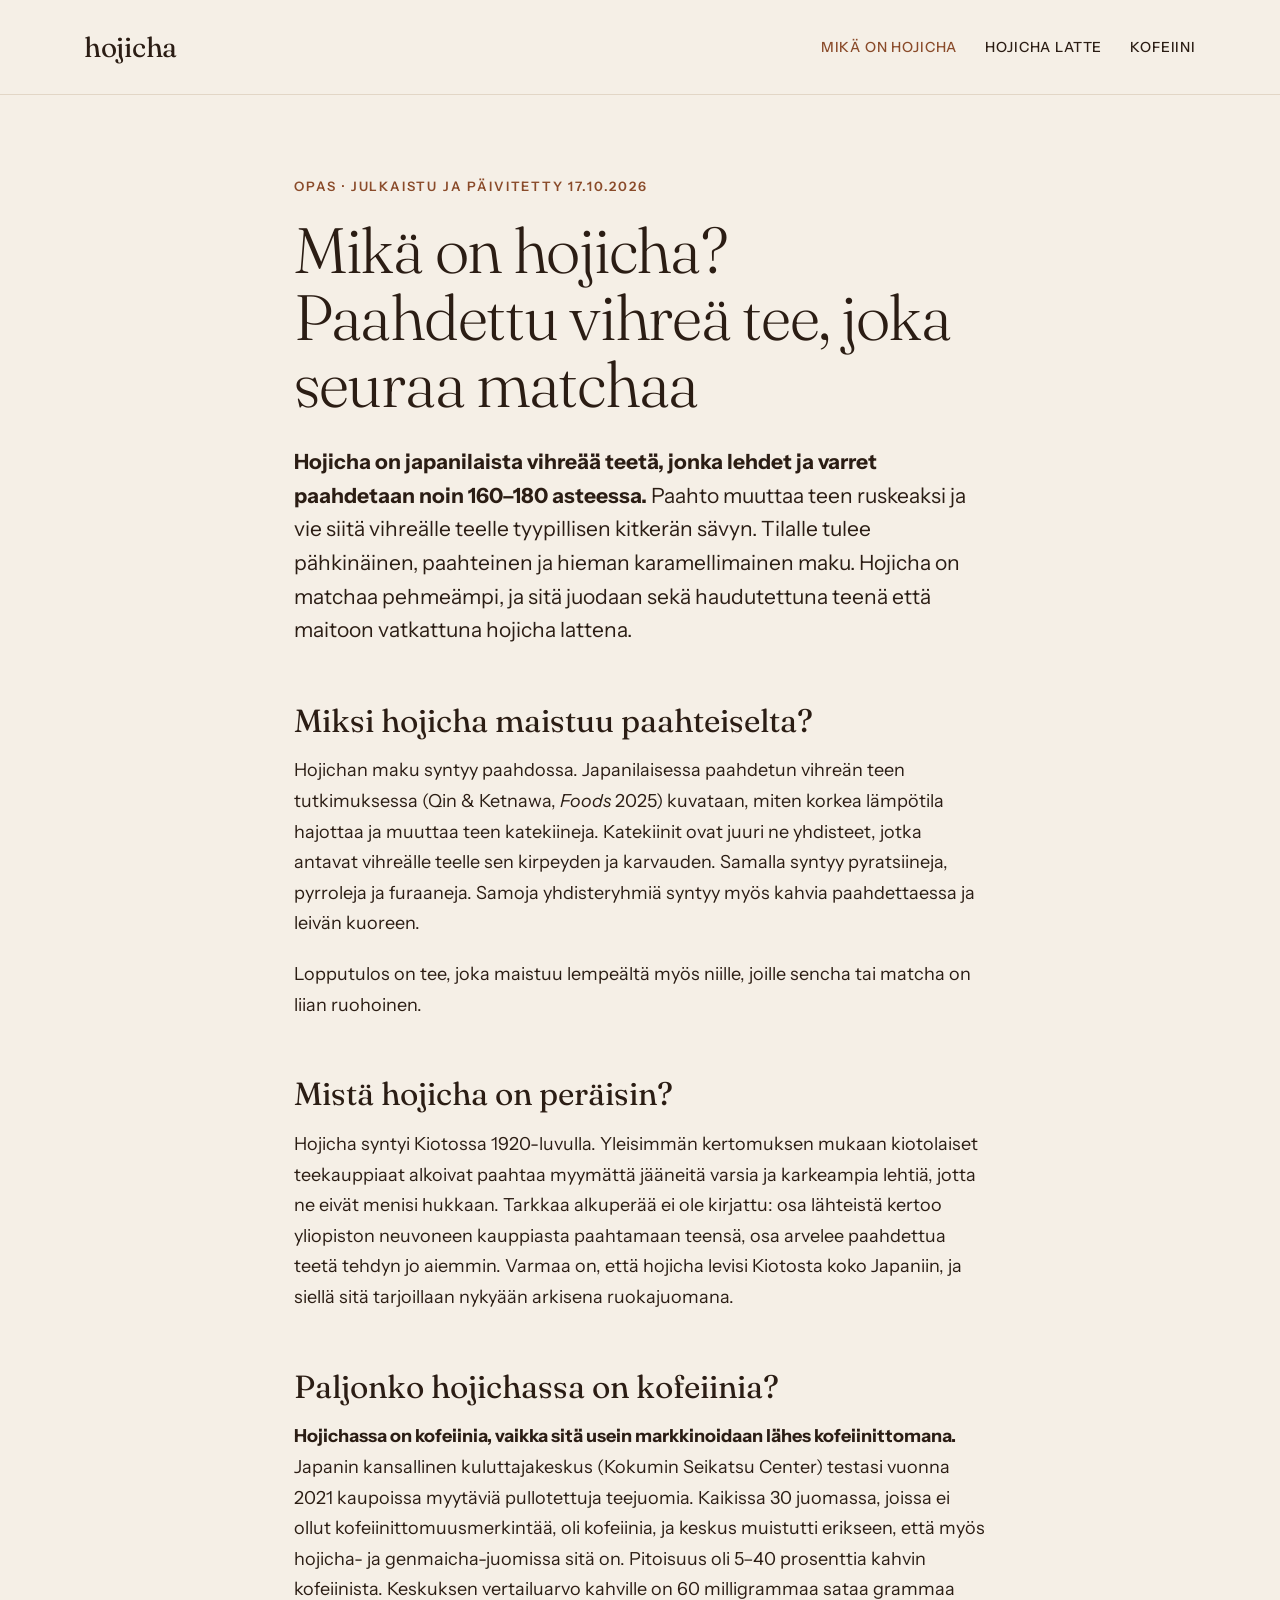
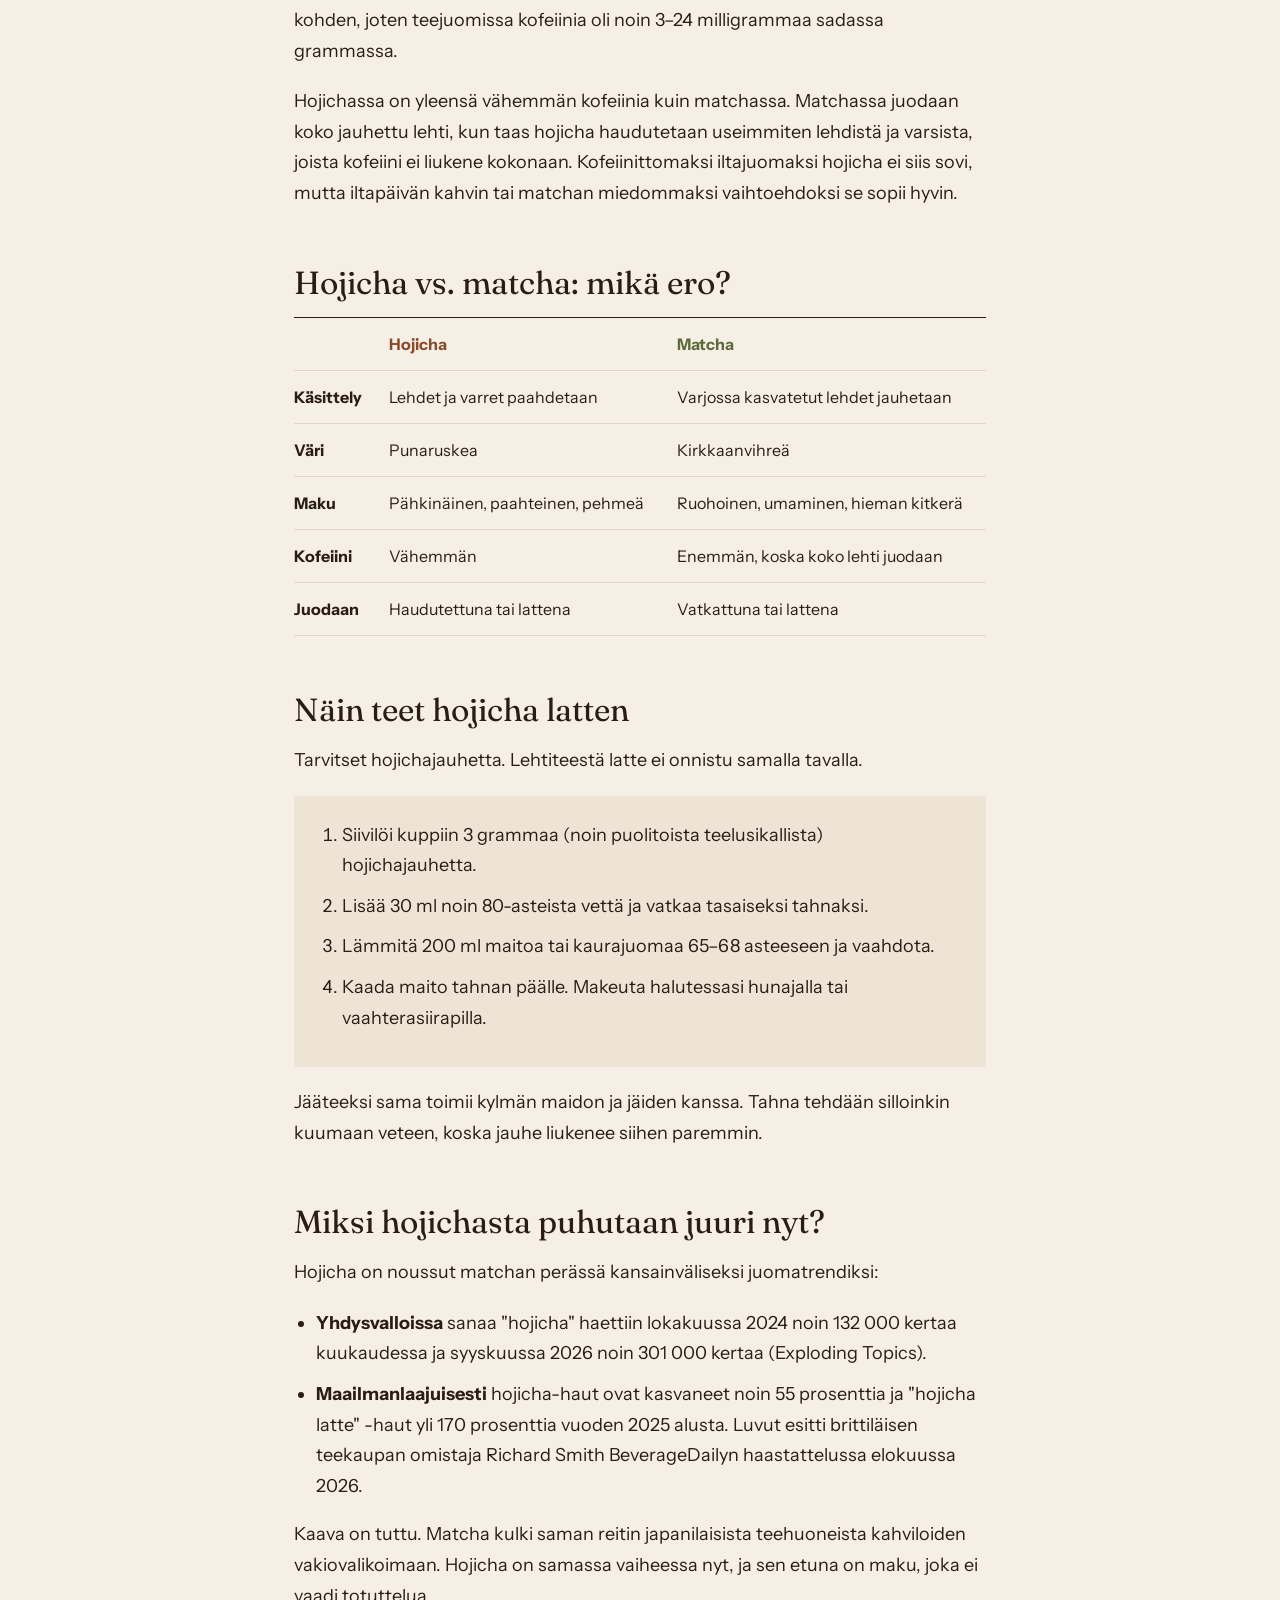
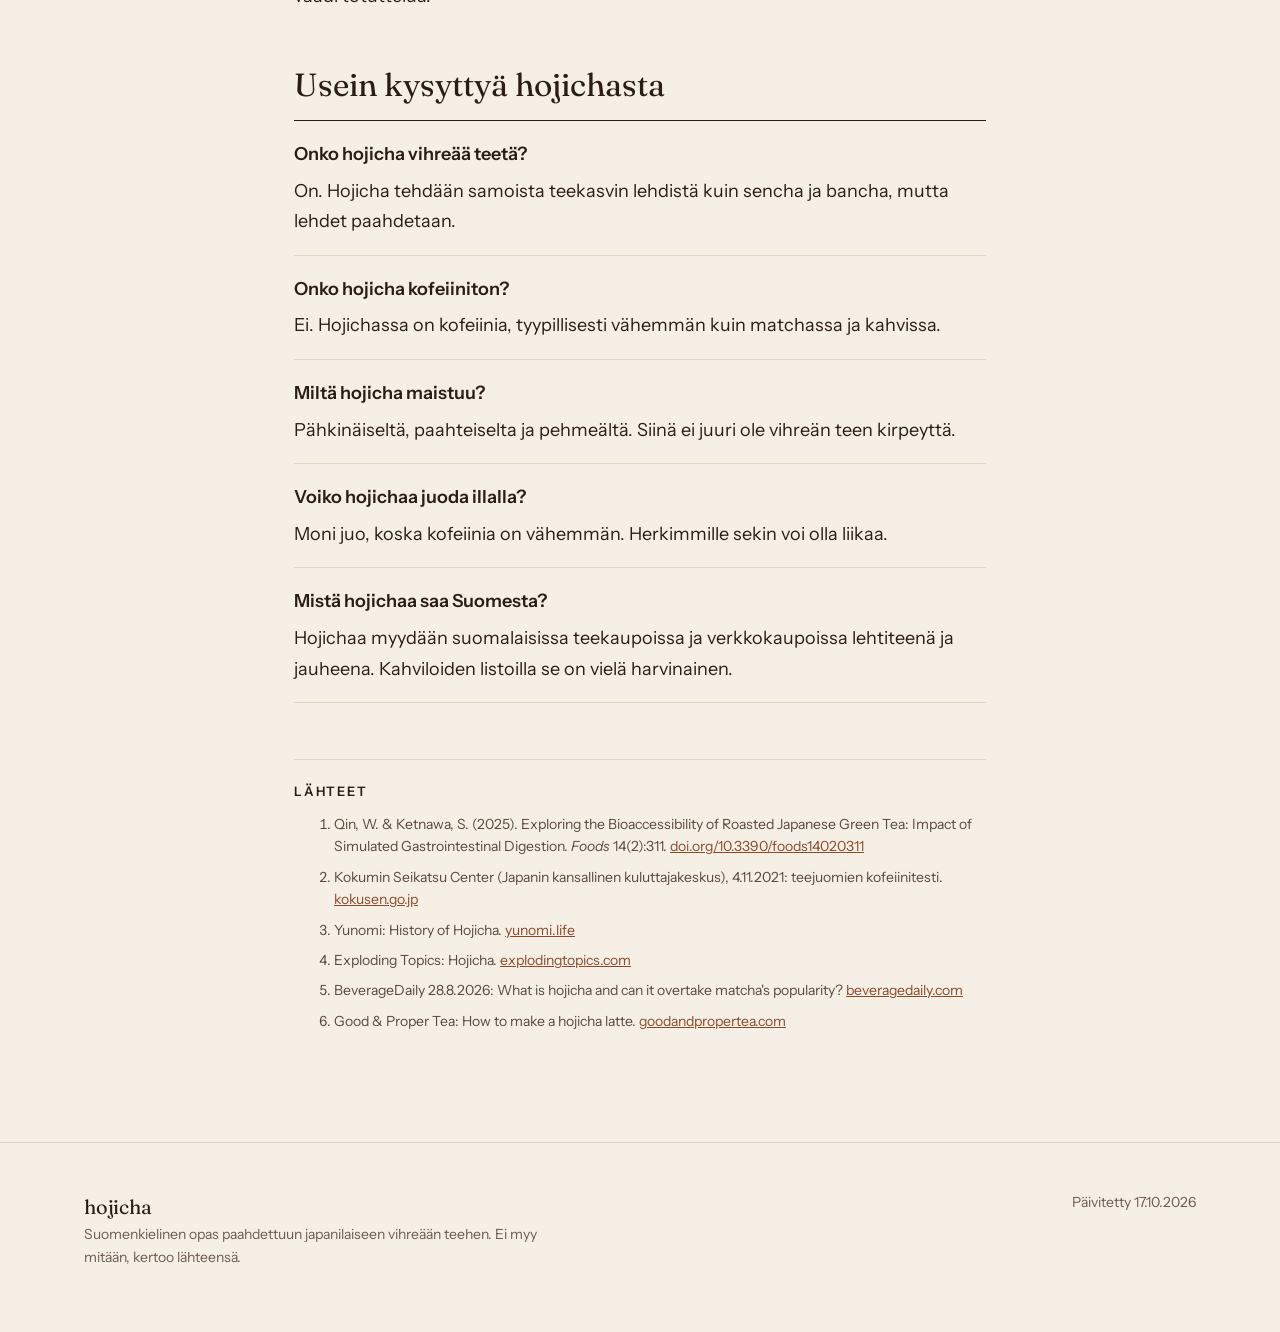
==== mika-on-hojicha.html @ 39321891 "Julkaisu: etusivu ja artikkeli Mikä on hojicha" ====
<!doctype html>
<html lang="fi">
<head>
<meta charset="utf-8">
<meta name="viewport" content="width=device-width, initial-scale=1">
<title>Mikä on hojicha? Maku, kofeiini ja hojicha latte | Hojicha</title>
<meta name="description" content="Hojicha on paahdettua japanilaista vihreää teetä: pähkinäinen ja matchaa miedompi. Lue, paljonko siinä on kofeiinia ja miten teet hojicha latten.">
<link rel="canonical" href="https://agricola-glitch.github.io/mika-on-hojicha">
<meta property="og:type" content="article">
<meta property="og:title" content="Mikä on hojicha? Paahdettu vihreä tee, joka seuraa matchaa">
<meta property="og:description" content="Maku, alkuperä, kofeiini ja hojicha latten resepti. Lähteet näkyvillä.">
<meta property="og:url" content="https://agricola-glitch.github.io/mika-on-hojicha">
<meta property="og:locale" content="fi_FI">
<meta property="article:published_time" content="2026-10-17">
<meta property="article:modified_time" content="2026-10-17">
<link rel="preconnect" href="https://fonts.googleapis.com">
<link rel="preconnect" href="https://fonts.gstatic.com" crossorigin>
<link href="https://fonts.googleapis.com/css2?family=Fraunces:opsz,wght@9..144,300;9..144,400&amp;family=Instrument+Sans:wght@400;500;600&amp;display=swap" rel="stylesheet">
<link rel="stylesheet" href="/styles.css">
<link rel="icon" href="data:image/svg+xml,%3Csvg xmlns='http://www.w3.org/2000/svg' viewBox='0 0 32 32'%3E%3Ccircle cx='16' cy='16' r='15' fill='%238A4B2A'/%3E%3Ccircle cx='16' cy='16' r='9' fill='%23A86A43'/%3E%3C/svg%3E">
<script type="application/ld+json">
{"@context":"https://schema.org","@graph":[
{"@type":"Article","headline":"Mikä on hojicha? Paahdettu vihreä tee, joka seuraa matchaa","inLanguage":"fi","datePublished":"2026-10-17","dateModified":"2026-10-17","mainEntityOfPage":"https://agricola-glitch.github.io/mika-on-hojicha","author":{"@type":"Organization","name":"Hojicha","url":"https://agricola-glitch.github.io/"},"publisher":{"@type":"Organization","name":"Hojicha","url":"https://agricola-glitch.github.io/"},"description":"Hojicha on paahdettua japanilaista vihreää teetä. Maku, alkuperä, kofeiini ja hojicha latten resepti.","citation":["https://doi.org/10.3390/foods14020311","https://www.kokusen.go.jp/news/data/n-20211104_3.html","https://www.beveragedaily.com/Article/2026/08/28/what-is-hojicha-and-can-it-overtake-matchas-popularity/"]},
{"@type":"FAQPage","mainEntity":[
{"@type":"Question","name":"Onko hojicha vihreää teetä?","acceptedAnswer":{"@type":"Answer","text":"On. Hojicha tehdään samoista teekasvin lehdistä kuin sencha ja bancha, mutta lehdet paahdetaan."}},
{"@type":"Question","name":"Onko hojicha kofeiiniton?","acceptedAnswer":{"@type":"Answer","text":"Ei. Hojichassa on kofeiinia, tyypillisesti vähemmän kuin matchassa ja kahvissa."}},
{"@type":"Question","name":"Miltä hojicha maistuu?","acceptedAnswer":{"@type":"Answer","text":"Pähkinäiseltä, paahteiselta ja pehmeältä. Siinä ei juuri ole vihreän teen kirpeyttä."}},
{"@type":"Question","name":"Voiko hojichaa juoda illalla?","acceptedAnswer":{"@type":"Answer","text":"Moni juo, koska kofeiinia on vähemmän. Herkimmille sekin voi olla liikaa."}},
{"@type":"Question","name":"Mistä hojichaa saa Suomesta?","acceptedAnswer":{"@type":"Answer","text":"Hojichaa myydään suomalaisissa teekaupoissa ja verkkokaupoissa lehtiteenä ja jauheena. Kahviloiden listoilla se on vielä harvinainen."}}
]}
]}
</script>
</head>
<body>
<header class="site-header">
<div class="wrap">
<a class="logo" href="/">hojicha</a>
<nav class="nav" aria-label="Päävalikko">
<a href="/mika-on-hojicha" aria-current="page">Mikä on hojicha</a>
<a href="#latte">Hojicha latte</a>
<a href="#kofeiini">Kofeiini</a>
</nav>
</div>
</header>

<main>
<article class="article">
<p class="eyebrow">Opas · Julkaistu ja päivitetty <time datetime="2026-10-17">17.10.2026</time></p>
<h1>Mikä on hojicha? Paahdettu vihreä tee, joka seuraa matchaa</h1>
<p class="lead"><strong>Hojicha on japanilaista vihreää teetä, jonka lehdet ja varret paahdetaan noin 160–180 asteessa.</strong> Paahto muuttaa teen ruskeaksi ja vie siitä vihreälle teelle tyypillisen kitkerän sävyn. Tilalle tulee pähkinäinen, paahteinen ja hieman karamellimainen maku. Hojicha on matchaa pehmeämpi, ja sitä juodaan sekä haudutettuna teenä että maitoon vatkattuna hojicha lattena.</p>

<h2 id="maku">Miksi hojicha maistuu paahteiselta?</h2>
<p>Hojichan maku syntyy paahdossa. Japanilaisessa paahdetun vihreän teen tutkimuksessa (Qin &amp; Ketnawa, <em>Foods</em> 2025) kuvataan, miten korkea lämpötila hajottaa ja muuttaa teen katekiineja. Katekiinit ovat juuri ne yhdisteet, jotka antavat vihreälle teelle sen kirpeyden ja karvauden. Samalla syntyy pyratsiineja, pyrroleja ja furaaneja. Samoja yhdisteryhmiä syntyy myös kahvia paahdettaessa ja leivän kuoreen.</p>
<p>Lopputulos on tee, joka maistuu lempeältä myös niille, joille sencha tai matcha on liian ruohoinen.</p>

<h2 id="alkupera">Mistä hojicha on peräisin?</h2>
<p>Hojicha syntyi Kiotossa 1920-luvulla. Yleisimmän kertomuksen mukaan kiotolaiset teekauppiaat alkoivat paahtaa myymättä jääneitä varsia ja karkeampia lehtiä, jotta ne eivät menisi hukkaan. Tarkkaa alkuperää ei ole kirjattu: osa lähteistä kertoo yliopiston neuvoneen kauppiasta paahtamaan teensä, osa arvelee paahdettua teetä tehdyn jo aiemmin. Varmaa on, että hojicha levisi Kiotosta koko Japaniin, ja siellä sitä tarjoillaan nykyään arkisena ruokajuomana.</p>

<h2 id="kofeiini">Paljonko hojichassa on kofeiinia?</h2>
<p><strong>Hojichassa on kofeiinia, vaikka sitä usein markkinoidaan lähes kofeiinittomana.</strong> Japanin kansallinen kuluttajakeskus (Kokumin Seikatsu Center) testasi vuonna 2021 kaupoissa myytäviä pullotettuja teejuomia. Kaikissa 30 juomassa, joissa ei ollut kofeiinittomuusmerkintää, oli kofeiinia, ja keskus muistutti erikseen, että myös hojicha- ja genmaicha-juomissa sitä on. Pitoisuus oli 5–40 prosenttia kahvin kofeiinista. Keskuksen vertailuarvo kahville on 60 milligrammaa sataa grammaa kohden, joten teejuomissa kofeiinia oli noin 3–24 milligrammaa sadassa grammassa.</p>
<p>Hojichassa on yleensä vähemmän kofeiinia kuin matchassa. Matchassa juodaan koko jauhettu lehti, kun taas hojicha haudutetaan useimmiten lehdistä ja varsista, joista kofeiini ei liukene kokonaan. Kofeiinittomaksi iltajuomaksi hojicha ei siis sovi, mutta iltapäivän kahvin tai matchan miedommaksi vaihtoehdoksi se sopii hyvin.</p>

<h2 id="vs-matcha">Hojicha vs. matcha: mikä ero?</h2>
<div class="table-box">
<table>
<thead><tr><th scope="col"><span class="visually-hidden">Ominaisuus</span></th><th scope="col">Hojicha</th><th scope="col">Matcha</th></tr></thead>
<tbody>
<tr><th scope="row">Käsittely</th><td>Lehdet ja varret paahdetaan</td><td>Varjossa kasvatetut lehdet jauhetaan</td></tr>
<tr><th scope="row">Väri</th><td>Punaruskea</td><td>Kirkkaanvihreä</td></tr>
<tr><th scope="row">Maku</th><td>Pähkinäinen, paahteinen, pehmeä</td><td>Ruohoinen, umaminen, hieman kitkerä</td></tr>
<tr><th scope="row">Kofeiini</th><td>Vähemmän</td><td>Enemmän, koska koko lehti juodaan</td></tr>
<tr><th scope="row">Juodaan</th><td>Haudutettuna tai lattena</td><td>Vatkattuna tai lattena</td></tr>
</tbody>
</table>
</div>

<h2 id="latte">Näin teet hojicha latten</h2>
<p>Tarvitset hojichajauhetta. Lehtiteestä latte ei onnistu samalla tavalla.</p>
<ol class="recipe">
<li>Siivilöi kuppiin 3 grammaa (noin puolitoista teelusikallista) hojichajauhetta.</li>
<li>Lisää 30 ml noin 80-asteista vettä ja vatkaa tasaiseksi tahnaksi.</li>
<li>Lämmitä 200 ml maitoa tai kaurajuomaa 65–68 asteeseen ja vaahdota.</li>
<li>Kaada maito tahnan päälle. Makeuta halutessasi hunajalla tai vaahterasiirapilla.</li>
</ol>
<p>Jääteeksi sama toimii kylmän maidon ja jäiden kanssa. Tahna tehdään silloinkin kuumaan veteen, koska jauhe liukenee siihen paremmin.</p>

<h2 id="miksi-nyt">Miksi hojichasta puhutaan juuri nyt?</h2>
<p>Hojicha on noussut matchan perässä kansainväliseksi juomatrendiksi:</p>
<ul>
<li><strong>Yhdysvalloissa</strong> sanaa "hojicha" haettiin lokakuussa 2024 noin 132 000 kertaa kuukaudessa ja syyskuussa 2026 noin 301 000 kertaa (Exploding Topics).</li>
<li><strong>Maailmanlaajuisesti</strong> hojicha-haut ovat kasvaneet noin 55 prosenttia ja "hojicha latte" -haut yli 170 prosenttia vuoden 2025 alusta. Luvut esitti brittiläisen teekaupan omistaja Richard Smith BeverageDailyn haastattelussa elokuussa 2026.</li>
</ul>
<p>Kaava on tuttu. Matcha kulki saman reitin japanilaisista teehuoneista kahviloiden vakiovalikoimaan. Hojicha on samassa vaiheessa nyt, ja sen etuna on maku, joka ei vaadi totuttelua.</p>

<h2 id="ukk">Usein kysyttyä hojichasta</h2>
<dl class="faq">
<div><dt>Onko hojicha vihreää teetä?</dt><dd>On. Hojicha tehdään samoista teekasvin lehdistä kuin sencha ja bancha, mutta lehdet paahdetaan.</dd></div>
<div><dt>Onko hojicha kofeiiniton?</dt><dd>Ei. Hojichassa on kofeiinia, tyypillisesti vähemmän kuin matchassa ja kahvissa.</dd></div>
<div><dt>Miltä hojicha maistuu?</dt><dd>Pähkinäiseltä, paahteiselta ja pehmeältä. Siinä ei juuri ole vihreän teen kirpeyttä.</dd></div>
<div><dt>Voiko hojichaa juoda illalla?</dt><dd>Moni juo, koska kofeiinia on vähemmän. Herkimmille sekin voi olla liikaa.</dd></div>
<div><dt>Mistä hojichaa saa Suomesta?</dt><dd>Hojichaa myydään suomalaisissa teekaupoissa ja verkkokaupoissa lehtiteenä ja jauheena. Kahviloiden listoilla se on vielä harvinainen.</dd></div>
</dl>

<section class="sources" aria-labelledby="lahteet">
<h2 id="lahteet">Lähteet</h2>
<ol>
<li>Qin, W. &amp; Ketnawa, S. (2025). Exploring the Bioaccessibility of Roasted Japanese Green Tea: Impact of Simulated Gastrointestinal Digestion. <em>Foods</em> 14(2):311. <a href="https://doi.org/10.3390/foods14020311">doi.org/10.3390/foods14020311</a></li>
<li>Kokumin Seikatsu Center (Japanin kansallinen kuluttajakeskus), 4.11.2021: teejuomien kofeiinitesti. <a href="https://www.kokusen.go.jp/news/data/n-20211104_3.html">kokusen.go.jp</a></li>
<li>Yunomi: History of Hojicha. <a href="https://yunomi.life/blogs/ocha/history-of-hojicha-one-of-japans-favorite-tea">yunomi.life</a></li>
<li>Exploding Topics: Hojicha. <a href="https://explodingtopics.com/food-topics">explodingtopics.com</a></li>
<li>BeverageDaily 28.8.2026: What is hojicha and can it overtake matcha's popularity? <a href="https://www.beveragedaily.com/Article/2026/08/28/what-is-hojicha-and-can-it-overtake-matchas-popularity/">beveragedaily.com</a></li>
<li>Good &amp; Proper Tea: How to make a hojicha latte. <a href="https://www.goodandpropertea.com/blogs/all/how-to-make-a-hojicha-latte">goodandpropertea.com</a></li>
</ol>
</section>
</article>
</main>

<footer class="site-footer">
<div class="wrap">
<p><a class="logo" href="/">hojicha</a><br>Suomenkielinen opas paahdettuun japanilaiseen vihreään teehen. Ei myy mitään, kertoo lähteensä.</p>
<p>Päivitetty 17.10.2026</p>
</div>
</footer>
</body>
</html>
---- styles.css ----
/* Design: warm paper ground, roasted-brown ink and accent, serif display (Fraunces) over
   grotesk text (Instrument Sans). Derived from the patterns shared by leading tea sites
   (Rishi, Paper & Tea, Kettl, Mizuba, Ippodo): serif headlines, warm off-white, earthy accent,
   ~740px reading measure, small tracked uppercase labels. */
:root {
  --ground: #F5EFE6;
  --ground-2: #EDE4D6;
  --ink: #2B1D14;
  --ink-soft: #5A4A3D;
  --muted: #6E5C4D;
  --line: #E2D6C6;
  --accent: #8A4B2A;
  --leaf: #5E6B3A;
  --dark: #2B1D14;
  --on-dark: #F5EFE6;
  --on-dark-soft: #D8CCBC;
  --on-dark-accent: #D9B48F;
  --serif: "Fraunces", Georgia, serif;
  --sans: "Instrument Sans", system-ui, sans-serif;
}
@media (prefers-color-scheme: dark) {
  :root {
    --ground: #1C1410; --ground-2: #261C16; --ink: #F1E8DC; --ink-soft: #CDBFAF;
    --muted: #B3A291; --line: #3A2D24; --accent: #D9A27C; --leaf: #A9B98A;
    --dark: #120C09; --on-dark: #F1E8DC;
  }
}
* { box-sizing: border-box; }
html { -webkit-text-size-adjust: 100%; }
body { margin: 0; background: var(--ground); color: var(--ink); font-family: var(--sans); font-size: 17px; line-height: 1.6; }
a { color: var(--accent); }
a:hover { color: var(--ink); }
img { max-width: 100%; }
.wrap { max-width: 1160px; margin: 0 auto; padding-inline: 24px; }
.eyebrow { margin: 0; font-size: 13px; font-weight: 600; letter-spacing: .14em; text-transform: uppercase; color: var(--accent); }
.serif { font-family: var(--serif); }

/* header */
.site-header { border-bottom: 1px solid var(--line); }
.site-header .wrap { display: flex; flex-wrap: wrap; align-items: center; justify-content: space-between; gap: 16px; padding-block: 24px; }
.logo { font-family: var(--serif); font-size: 28px; color: var(--ink); text-decoration: none; letter-spacing: -.01em; }
.nav { display: flex; flex-wrap: wrap; gap: 8px 28px; font-size: 14px; font-weight: 500; letter-spacing: .06em; text-transform: uppercase; }
.nav a { color: var(--ink); text-decoration: none; padding-block: 12px; }
.nav a:hover, .nav a[aria-current] { color: var(--accent); }

/* hero */
.hero .wrap { display: grid; grid-template-columns: repeat(auto-fit, minmax(min(100%, 420px), 1fr)); gap: 64px; align-items: center; padding-block: 96px 88px; }
.hero h1 { margin: 16px 0; font-family: var(--serif); font-weight: 300; font-size: clamp(44px, 6vw, 76px); line-height: 1.02; letter-spacing: -.02em; }
.hero .lead { margin: 0; font-size: 19px; color: var(--ink-soft); max-width: 34ch; }
.actions { display: flex; flex-wrap: wrap; gap: 16px; margin-top: 32px; }
.btn { display: inline-flex; align-items: center; min-height: 48px; padding: 0 28px; border-radius: 999px; text-decoration: none; font-weight: 500; border: 1px solid var(--ink); color: var(--ink); }
.btn.solid { background: var(--ink); color: var(--ground); }
.btn:hover { background: var(--accent); border-color: var(--accent); color: var(--ground); }
.bowl { margin: 0; display: flex; flex-direction: column; align-items: center; gap: 20px; }
.bowl .r1 { width: min(100%, 420px); aspect-ratio: 1; border-radius: 50%; background: var(--ground-2); display: grid; place-items: center; }
.bowl .r2 { width: 72%; aspect-ratio: 1; border-radius: 50%; background: var(--accent); display: grid; place-items: center; }
.bowl .r3 { width: 62%; aspect-ratio: 1; border-radius: 50%; background: #A86A43; }
.bowl figcaption { font-size: 13px; letter-spacing: .08em; text-transform: uppercase; color: var(--muted); }

/* sections */
.band { background: var(--ground-2); }
.section { padding-block: 88px; }
.section h2 { margin: 0 0 40px; font-family: var(--serif); font-weight: 400; font-size: 40px; line-height: 1.1; letter-spacing: -.01em; }
.facts { display: grid; grid-template-columns: repeat(auto-fit, minmax(min(100%, 280px), 1fr)); gap: 32px; }
.fact { border-top: 1px solid var(--ink); padding-top: 20px; }
.fact .big { margin: 0 0 8px; font-family: var(--serif); font-size: 44px; font-weight: 300; color: var(--accent); line-height: 1.1; }
.fact h3 { margin: 0 0 8px; font-size: 18px; }
.fact p { margin: 0; color: var(--ink-soft); }
.split { display: grid; grid-template-columns: repeat(auto-fit, minmax(min(100%, 420px), 1fr)); gap: 64px; }
.steps { margin: 0; padding: 0; list-style: none; counter-reset: s; }
.steps li { counter-increment: s; display: flex; gap: 20px; padding: 20px 0; border-bottom: 1px solid var(--line); }
.steps li::before { content: counter(s); font-family: var(--serif); font-size: 22px; color: var(--accent); min-width: 28px; }
.dark { background: var(--dark); color: var(--on-dark); }
.dark .eyebrow { color: var(--on-dark-accent); }
.dark h2 { font-weight: 300; font-size: 44px; }
.stats { display: grid; grid-template-columns: repeat(auto-fit, minmax(min(100%, 320px), 1fr)); gap: 48px; align-items: end; }
.stat { border-top: 1px solid #6E5C4D; padding-top: 20px; }
.stat .big { margin: 0; font-family: var(--serif); font-size: 52px; font-weight: 300; }
.stat p { margin: 0; color: var(--on-dark-soft); }
.card { display: grid; grid-template-columns: repeat(auto-fit, minmax(min(100%, 320px), 1fr)); gap: 32px; text-decoration: none; color: var(--ink); border-top: 1px solid var(--ink); padding-top: 28px; }
.card .meta { font-size: 13px; letter-spacing: .08em; text-transform: uppercase; color: var(--muted); }
.card .title { display: block; font-family: var(--serif); font-size: 32px; line-height: 1.15; margin-bottom: 10px; }
.card:hover .title { color: var(--accent); }
.card .desc { color: var(--ink-soft); }

/* article */
.article { max-width: 740px; margin: 0 auto; padding: 80px 24px 96px; font-size: 18px; line-height: 1.7; }
.article h1 { margin: 16px 0 28px; font-family: var(--serif); font-weight: 300; font-size: clamp(40px, 5.4vw, 64px); line-height: 1.04; letter-spacing: -.02em; }
.article .lead { font-size: 21px; line-height: 1.6; }
.article h2 { margin: 56px 0 16px; font-family: var(--serif); font-weight: 400; font-size: 32px; line-height: 1.15; }
.article p { margin: 0 0 20px; }
.article ul { padding-left: 22px; }
.article li { margin-bottom: 10px; }
.table-box { overflow-x: auto; border-top: 1px solid var(--ink); }
.article table { width: 100%; border-collapse: collapse; font-size: 16px; line-height: 1.5; }
.article th, .article td { text-align: left; padding: 14px 12px; border-bottom: 1px solid var(--line); vertical-align: top; }
.article tbody th { padding-left: 0; }
.article thead th:nth-child(2) { color: var(--accent); }
.article thead th:nth-child(3) { color: var(--leaf); }
.recipe { background: var(--ground-2); padding: 24px 28px 24px 48px; margin: 0 0 20px; }
.faq { border-top: 1px solid var(--ink); margin: 0; }
.faq div { padding: 18px 0; border-bottom: 1px solid var(--line); }
.faq dt { font-weight: 600; }
.faq dd { margin: 6px 0 0; }
.sources { margin-top: 56px; padding-top: 24px; border-top: 1px solid var(--line); font-size: 14px; line-height: 1.6; color: var(--ink-soft); }
.sources h2 { margin: 0 0 12px; font-family: var(--sans); font-size: 13px; font-weight: 600; letter-spacing: .14em; text-transform: uppercase; color: var(--ink); }
.sources li { margin-bottom: 8px; overflow-wrap: anywhere; }

/* footer */
.site-footer { border-top: 1px solid var(--line); }
.site-footer .wrap { display: flex; flex-wrap: wrap; justify-content: space-between; gap: 24px; padding-block: 48px 64px; font-size: 14px; color: var(--muted); }
.site-footer p { margin: 0; max-width: 52ch; }
.site-footer .logo { font-size: 20px; }

@media (max-width: 600px) {
  .section { padding-block: 64px; }
  .hero .wrap { padding-block: 56px 64px; gap: 40px; }
  .section h2, .dark h2 { font-size: 32px; }
}
.visually-hidden { position: absolute; width: 1px; height: 1px; overflow: hidden; clip: rect(0 0 0 0); white-space: nowrap; }
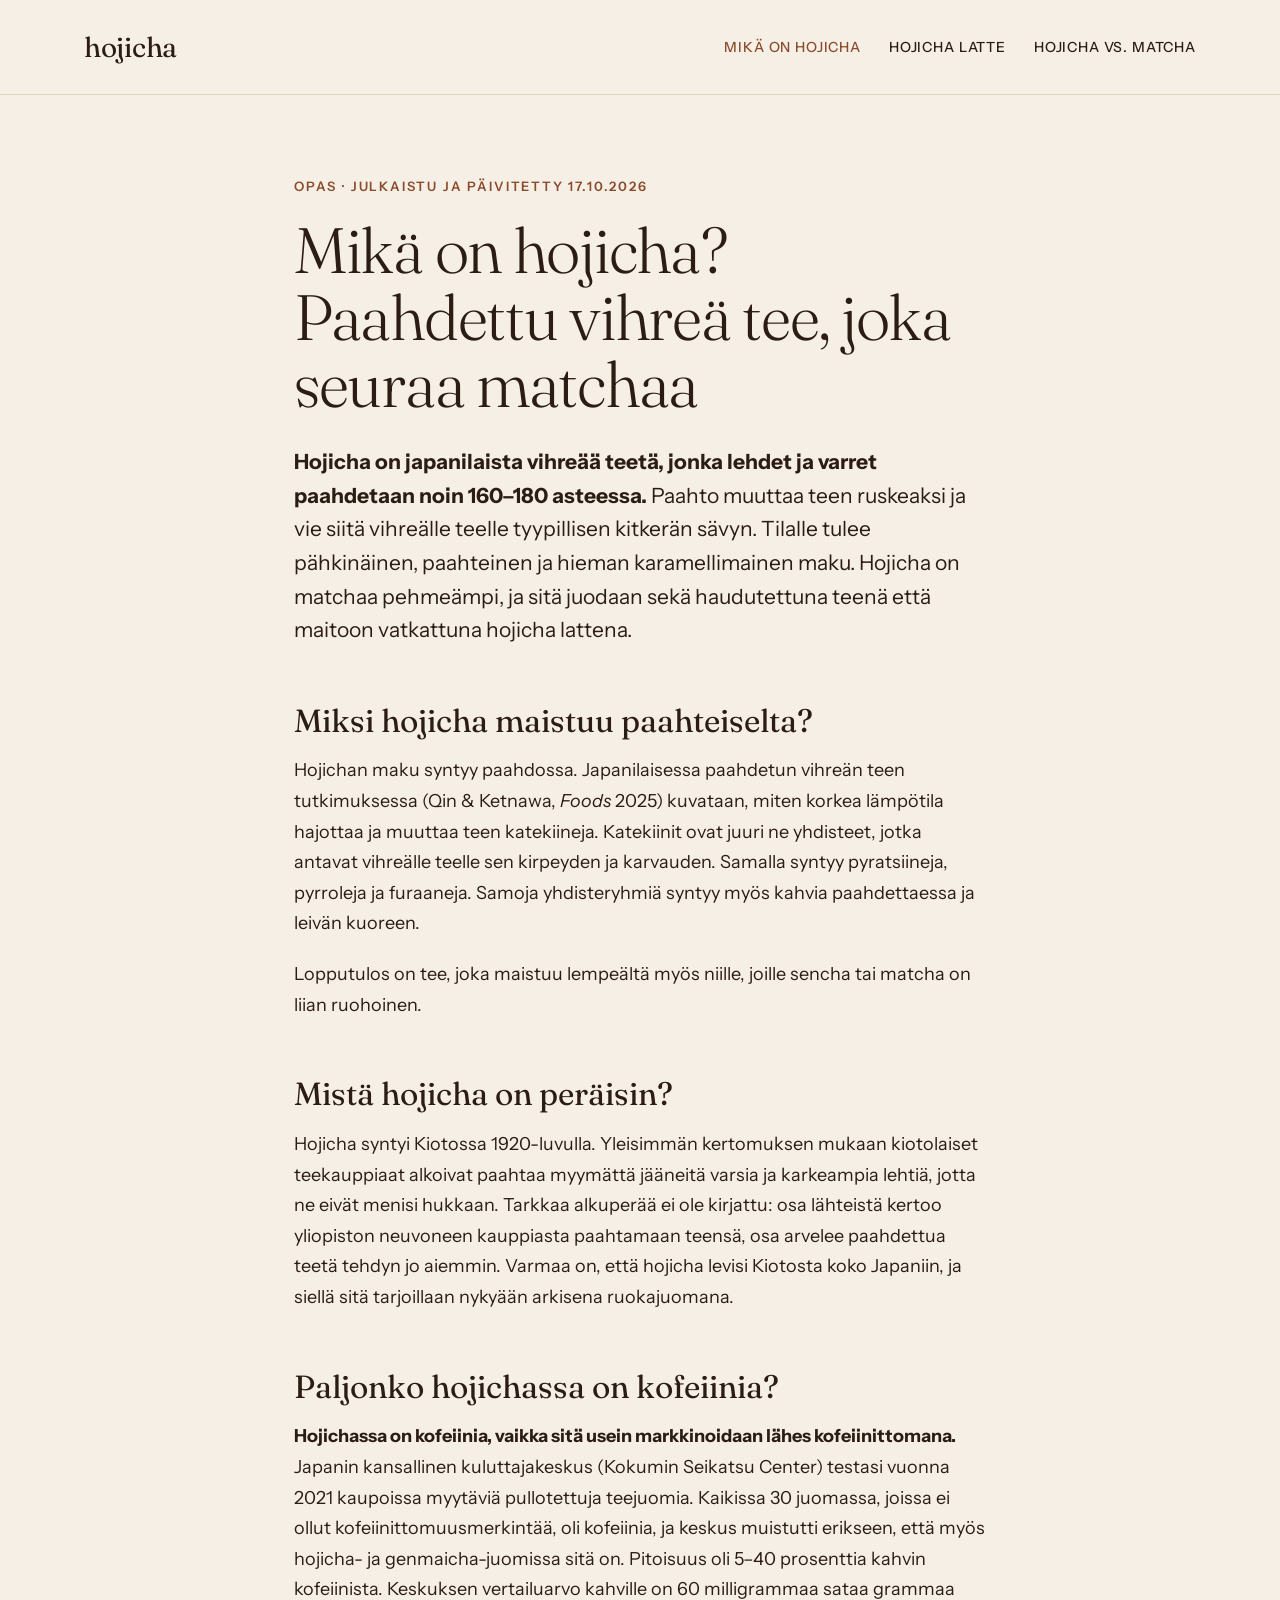
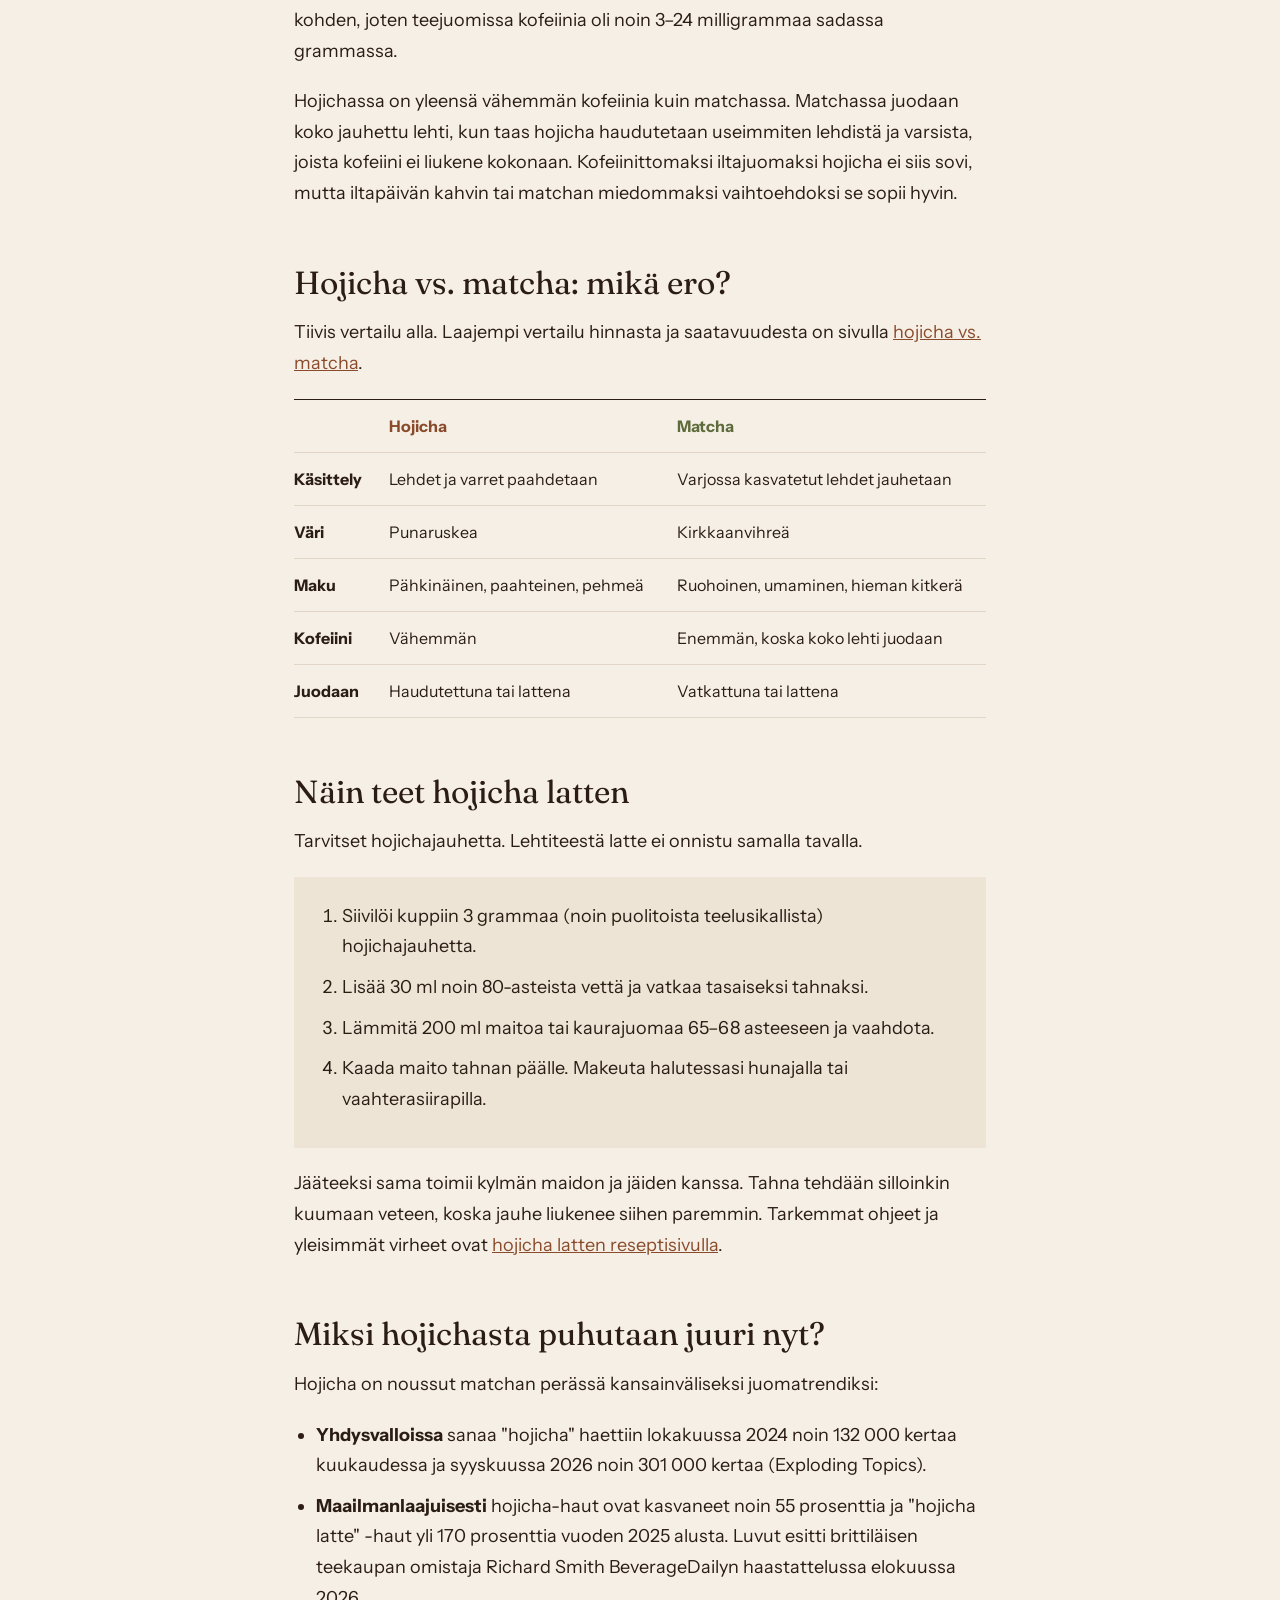
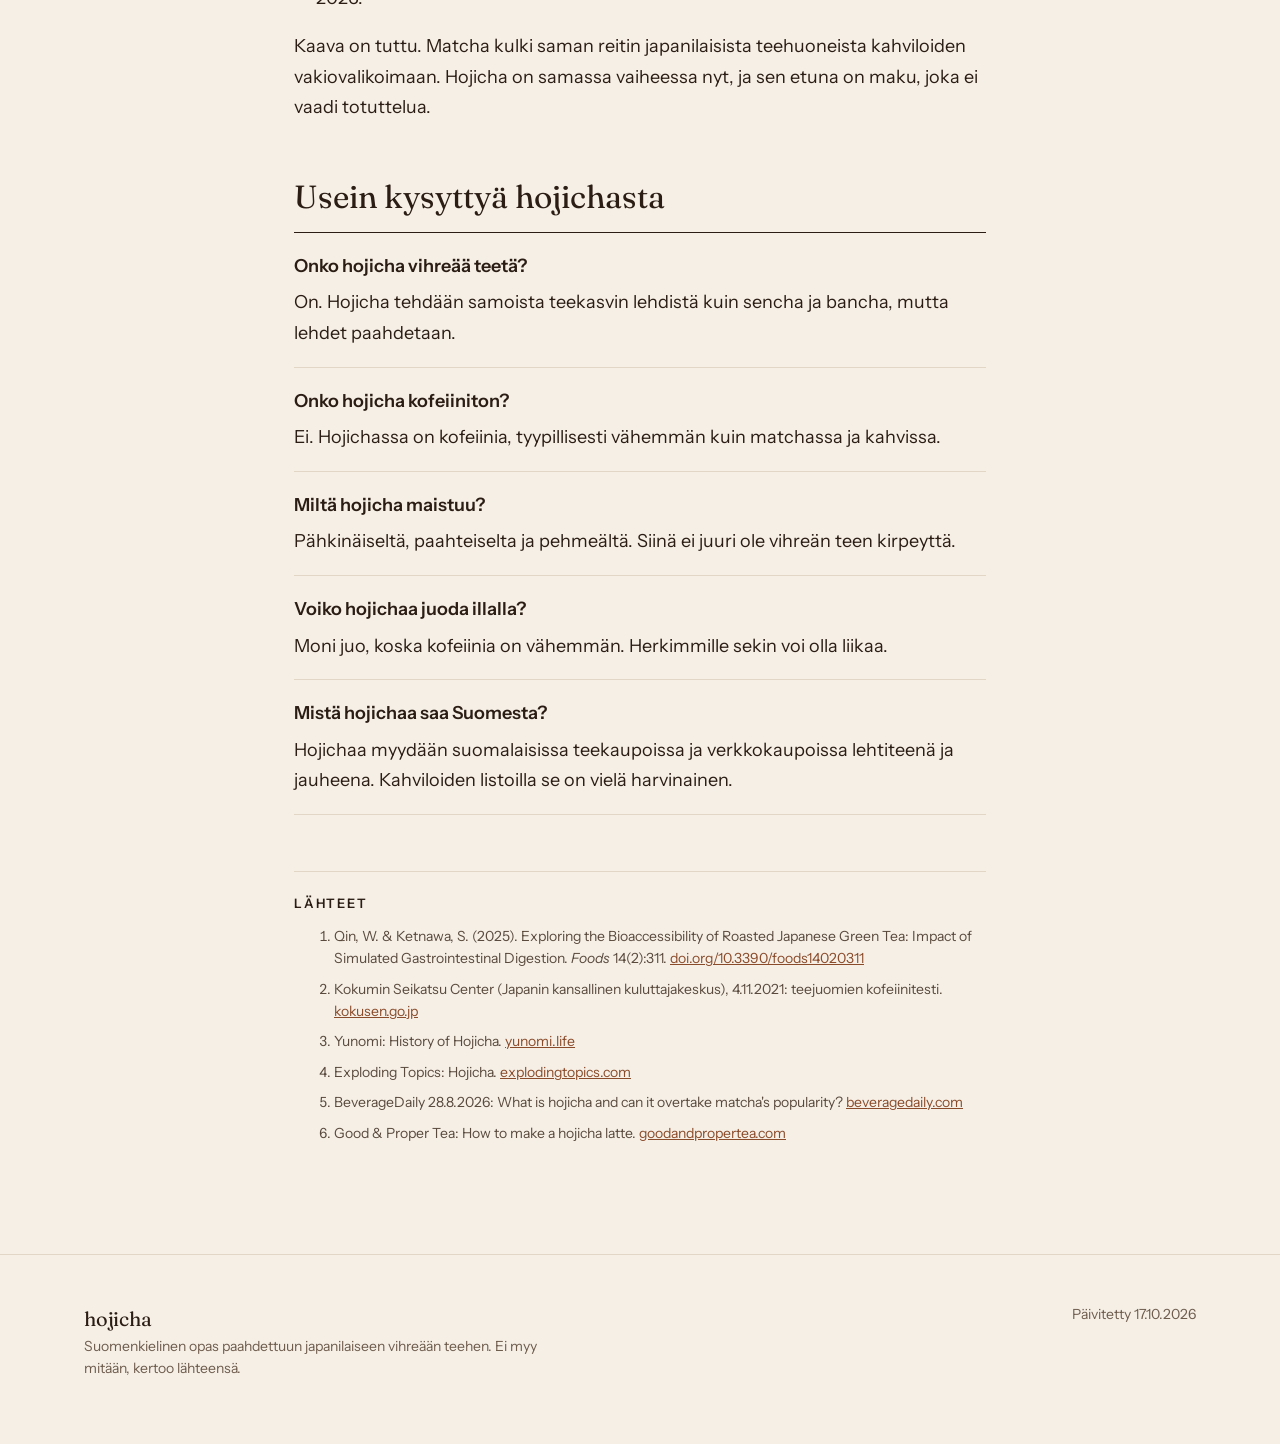
==== commit 4c1a0cf2: "Uudet sivut: hojicha latte ja hojicha vs. matcha, sisäiset linkit" ====
--- a/mika-on-hojicha.html
+++ b/mika-on-hojicha.html
@@ -37,8 +37,8 @@
 <a class="logo" href="/">hojicha</a>
 <nav class="nav" aria-label="Päävalikko">
 <a href="/mika-on-hojicha" aria-current="page">Mikä on hojicha</a>
-<a href="#latte">Hojicha latte</a>
-<a href="#kofeiini">Kofeiini</a>
+<a href="/hojicha-latte">Hojicha latte</a>
+<a href="/hojicha-vs-matcha">Hojicha vs. matcha</a>
 </nav>
 </div>
 </header>
@@ -61,6 +61,7 @@
 <p>Hojichassa on yleensä vähemmän kofeiinia kuin matchassa. Matchassa juodaan koko jauhettu lehti, kun taas hojicha haudutetaan useimmiten lehdistä ja varsista, joista kofeiini ei liukene kokonaan. Kofeiinittomaksi iltajuomaksi hojicha ei siis sovi, mutta iltapäivän kahvin tai matchan miedommaksi vaihtoehdoksi se sopii hyvin.</p>
 
 <h2 id="vs-matcha">Hojicha vs. matcha: mikä ero?</h2>
+<p>Tiivis vertailu alla. Laajempi vertailu hinnasta ja saatavuudesta on sivulla <a href="/hojicha-vs-matcha">hojicha vs. matcha</a>.</p>
 <div class="table-box">
 <table>
 <thead><tr><th scope="col"><span class="visually-hidden">Ominaisuus</span></th><th scope="col">Hojicha</th><th scope="col">Matcha</th></tr></thead>
@@ -82,7 +83,7 @@
 <li>Lämmitä 200 ml maitoa tai kaurajuomaa 65–68 asteeseen ja vaahdota.</li>
 <li>Kaada maito tahnan päälle. Makeuta halutessasi hunajalla tai vaahterasiirapilla.</li>
 </ol>
-<p>Jääteeksi sama toimii kylmän maidon ja jäiden kanssa. Tahna tehdään silloinkin kuumaan veteen, koska jauhe liukenee siihen paremmin.</p>
+<p>Jääteeksi sama toimii kylmän maidon ja jäiden kanssa. Tahna tehdään silloinkin kuumaan veteen, koska jauhe liukenee siihen paremmin. Tarkemmat ohjeet ja yleisimmät virheet ovat <a href="/hojicha-latte">hojicha latten reseptisivulla</a>.</p>
 
 <h2 id="miksi-nyt">Miksi hojichasta puhutaan juuri nyt?</h2>
 <p>Hojicha on noussut matchan perässä kansainväliseksi juomatrendiksi:</p>
